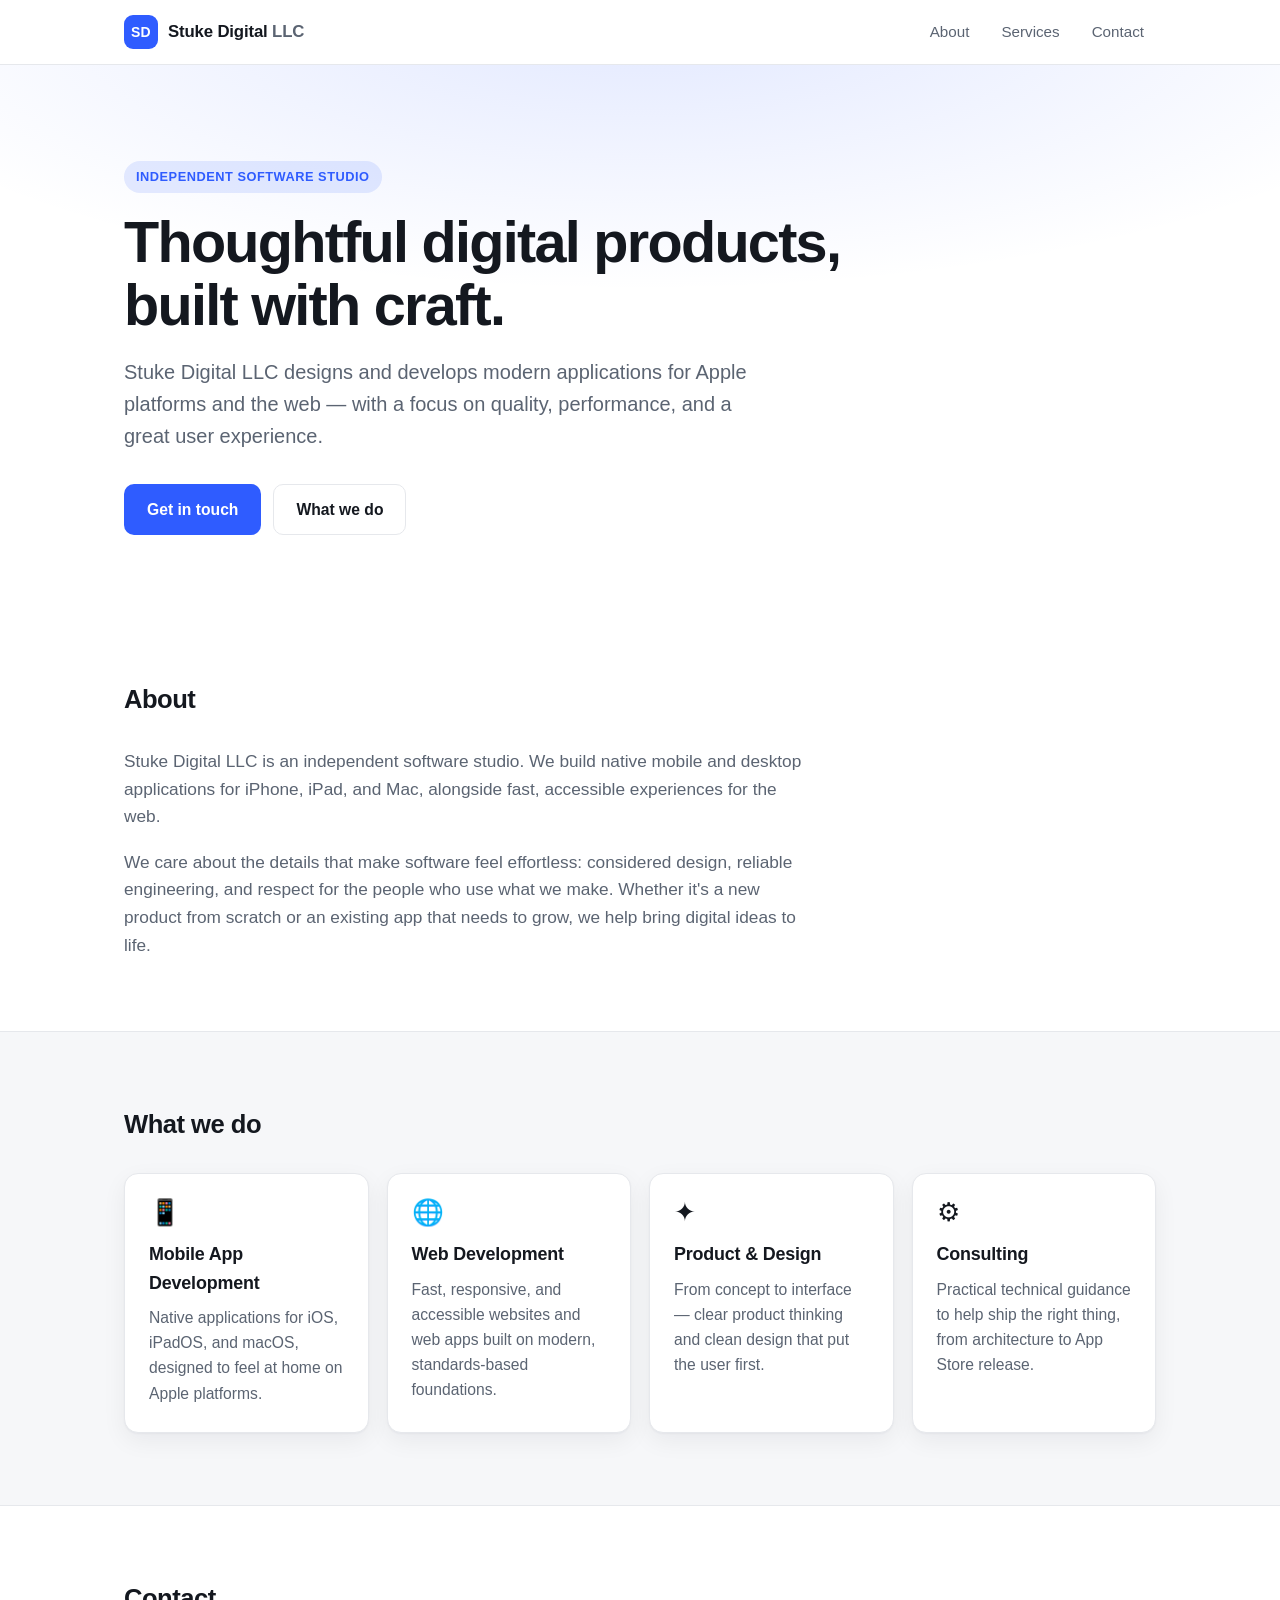
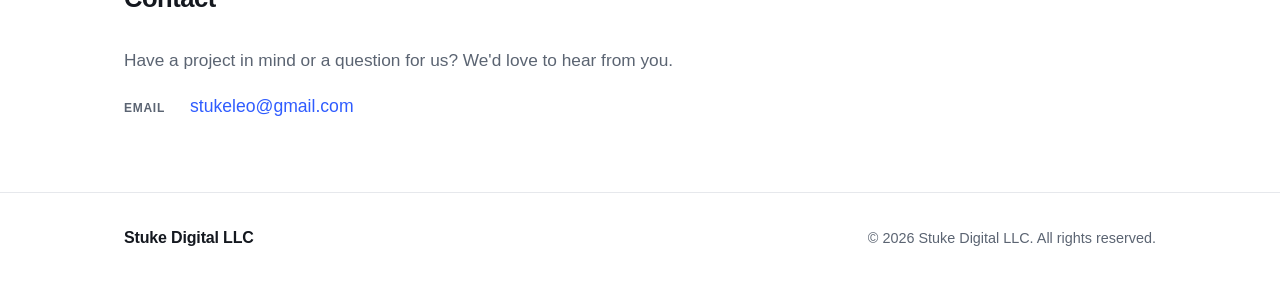
==== index.html @ 4fa1e20c "Initial commit: Stuke Digital LLC company website Static one-page site (HTML/CSS) with light/dark th" ====
<!DOCTYPE html>
<html lang="en">
<head>
  <meta charset="UTF-8" />
  <meta name="viewport" content="width=device-width, initial-scale=1.0" />
  <title>Stuke Digital LLC — Software &amp; Mobile App Development</title>
  <meta name="description" content="Stuke Digital LLC is an independent software studio building modern applications for Apple platforms and the web." />
  <meta name="author" content="Stuke Digital LLC" />

  <!-- Open Graph -->
  <meta property="og:title" content="Stuke Digital LLC" />
  <meta property="og:description" content="An independent software studio building modern applications for Apple platforms and the web." />
  <meta property="og:type" content="website" />

  <link rel="icon" type="image/svg+xml" href="favicon.svg" />
  <link rel="stylesheet" href="styles.css" />
</head>
<body>
  <a class="skip-link" href="#main">Skip to content</a>

  <header class="site-header">
    <div class="container header-inner">
      <a class="brand" href="#top" aria-label="Stuke Digital LLC home">
        <span class="brand-mark" aria-hidden="true">SD</span>
        <span class="brand-name">Stuke Digital<span class="brand-suffix">&nbsp;LLC</span></span>
      </a>
      <nav class="site-nav" aria-label="Primary">
        <a href="#about">About</a>
        <a href="#services">Services</a>
        <a href="#contact">Contact</a>
      </nav>
    </div>
  </header>

  <main id="main">
    <!-- Hero -->
    <section class="hero" id="top">
      <div class="container">
        <p class="eyebrow">Independent Software Studio</p>
        <h1>Thoughtful digital products,<br />built with craft.</h1>
        <p class="lead">
          Stuke Digital LLC designs and develops modern applications for Apple
          platforms and the web — with a focus on quality, performance, and a
          great user experience.
        </p>
        <div class="hero-actions">
          <a class="btn btn-primary" href="#contact">Get in touch</a>
          <a class="btn btn-ghost" href="#services">What we do</a>
        </div>
      </div>
    </section>

    <!-- About -->
    <section class="section" id="about">
      <div class="container">
        <h2 class="section-title">About</h2>
        <div class="prose">
          <p>
            Stuke Digital LLC is an independent software studio. We build native
            mobile and desktop applications for iPhone, iPad, and Mac, alongside
            fast, accessible experiences for the web.
          </p>
          <p>
            We care about the details that make software feel effortless:
            considered design, reliable engineering, and respect for the people
            who use what we make. Whether it's a new product from scratch or an
            existing app that needs to grow, we help bring digital ideas to life.
          </p>
        </div>
      </div>
    </section>

    <!-- Services -->
    <section class="section section-alt" id="services">
      <div class="container">
        <h2 class="section-title">What we do</h2>
        <div class="cards">
          <article class="card">
            <div class="card-icon" aria-hidden="true">📱</div>
            <h3>Mobile App Development</h3>
            <p>Native applications for iOS, iPadOS, and macOS, designed to feel at home on Apple platforms.</p>
          </article>
          <article class="card">
            <div class="card-icon" aria-hidden="true">🌐</div>
            <h3>Web Development</h3>
            <p>Fast, responsive, and accessible websites and web apps built on modern, standards-based foundations.</p>
          </article>
          <article class="card">
            <div class="card-icon" aria-hidden="true">✦</div>
            <h3>Product &amp; Design</h3>
            <p>From concept to interface — clear product thinking and clean design that put the user first.</p>
          </article>
          <article class="card">
            <div class="card-icon" aria-hidden="true">⚙︎</div>
            <h3>Consulting</h3>
            <p>Practical technical guidance to help ship the right thing, from architecture to App Store release.</p>
          </article>
        </div>
      </div>
    </section>

    <!-- Contact -->
    <section class="section" id="contact">
      <div class="container">
        <h2 class="section-title">Contact</h2>
        <div class="prose">
          <p>
            Have a project in mind or a question for us? We'd love to hear from you.
          </p>
          <p class="contact-line">
            <span class="contact-label">Email</span>
            <a href="mailto:stukeleo@gmail.com">stukeleo@gmail.com</a>
          </p>
        </div>
      </div>
    </section>
  </main>

  <footer class="site-footer">
    <div class="container footer-inner">
      <span class="footer-brand">Stuke Digital LLC</span>
      <span class="footer-copy">© <span id="year">2026</span> Stuke Digital LLC. All rights reserved.</span>
    </div>
  </footer>

  <script>
    // Keep the copyright year current without a build step.
    document.getElementById('year').textContent = new Date().getFullYear();
  </script>
</body>
</html>
---- styles.css ----
/* Stuke Digital LLC — site styles
   Single stylesheet, no external dependencies. */

:root {
  --bg: #ffffff;
  --bg-alt: #f6f7f9;
  --surface: #ffffff;
  --border: #e6e8ec;
  --text: #14181f;
  --text-muted: #5b6472;
  --accent: #2f5cff;
  --accent-hover: #244ae0;
  --accent-contrast: #ffffff;
  --shadow: 0 1px 2px rgba(16, 24, 40, 0.04), 0 8px 24px rgba(16, 24, 40, 0.06);
  --radius: 14px;
  --maxw: 1080px;
  --font: -apple-system, BlinkMacSystemFont, "Segoe UI", Roboto, Helvetica, Arial,
    sans-serif, "Apple Color Emoji", "Segoe UI Emoji";
}

@media (prefers-color-scheme: dark) {
  :root {
    --bg: #0d1117;
    --bg-alt: #12181f;
    --surface: #161c24;
    --border: #232b36;
    --text: #eef1f5;
    --text-muted: #9aa4b2;
    --accent: #6d8bff;
    --accent-hover: #8aa2ff;
    --accent-contrast: #0d1117;
    --shadow: 0 1px 2px rgba(0, 0, 0, 0.3), 0 8px 24px rgba(0, 0, 0, 0.35);
  }
}

* { box-sizing: border-box; }

html { scroll-behavior: smooth; }

body {
  margin: 0;
  font-family: var(--font);
  color: var(--text);
  background: var(--bg);
  line-height: 1.6;
  -webkit-font-smoothing: antialiased;
  text-rendering: optimizeLegibility;
}

.container {
  width: 100%;
  max-width: var(--maxw);
  margin: 0 auto;
  padding: 0 24px;
}

a { color: var(--accent); text-decoration: none; }
a:hover { text-decoration: underline; }

.skip-link {
  position: absolute;
  left: -9999px;
  top: 0;
  background: var(--accent);
  color: var(--accent-contrast);
  padding: 10px 16px;
  border-radius: 8px;
  z-index: 100;
}
.skip-link:focus { left: 12px; top: 12px; }

:focus-visible {
  outline: 2px solid var(--accent);
  outline-offset: 3px;
  border-radius: 4px;
}

/* Header */
.site-header {
  position: sticky;
  top: 0;
  z-index: 50;
  background: color-mix(in srgb, var(--bg) 86%, transparent);
  backdrop-filter: saturate(180%) blur(12px);
  -webkit-backdrop-filter: saturate(180%) blur(12px);
  border-bottom: 1px solid var(--border);
}
.header-inner {
  display: flex;
  align-items: center;
  justify-content: space-between;
  height: 64px;
}
.brand {
  display: inline-flex;
  align-items: center;
  gap: 10px;
  color: var(--text);
  font-weight: 700;
  letter-spacing: -0.01em;
}
.brand:hover { text-decoration: none; }
.brand-mark {
  display: inline-grid;
  place-items: center;
  width: 34px;
  height: 34px;
  border-radius: 9px;
  background: var(--accent);
  color: var(--accent-contrast);
  font-size: 14px;
  font-weight: 800;
  letter-spacing: 0.02em;
}
.brand-name { font-size: 1.05rem; }
.brand-suffix { color: var(--text-muted); font-weight: 600; }

.site-nav { display: flex; gap: 8px; }
.site-nav a {
  color: var(--text-muted);
  font-weight: 500;
  font-size: 0.95rem;
  padding: 8px 12px;
  border-radius: 8px;
}
.site-nav a:hover { color: var(--text); background: var(--bg-alt); text-decoration: none; }

/* Hero */
.hero {
  padding: 96px 0 72px;
  background:
    radial-gradient(1200px 400px at 50% -10%, color-mix(in srgb, var(--accent) 14%, transparent), transparent 70%);
}
.eyebrow {
  display: inline-block;
  margin: 0 0 18px;
  padding: 6px 12px;
  font-size: 0.8rem;
  font-weight: 600;
  letter-spacing: 0.04em;
  text-transform: uppercase;
  color: var(--accent);
  background: color-mix(in srgb, var(--accent) 12%, transparent);
  border-radius: 999px;
}
.hero h1 {
  margin: 0 0 20px;
  font-size: clamp(2.2rem, 5vw, 3.6rem);
  line-height: 1.08;
  letter-spacing: -0.03em;
  font-weight: 800;
}
.lead {
  max-width: 640px;
  margin: 0 0 32px;
  font-size: clamp(1.05rem, 2vw, 1.25rem);
  color: var(--text-muted);
}
.hero-actions { display: flex; flex-wrap: wrap; gap: 12px; }

.btn {
  display: inline-flex;
  align-items: center;
  justify-content: center;
  padding: 12px 22px;
  border-radius: 10px;
  font-weight: 600;
  font-size: 0.98rem;
  border: 1px solid transparent;
  transition: transform 0.04s ease, background 0.15s ease, border-color 0.15s ease;
}
.btn:hover { text-decoration: none; }
.btn:active { transform: translateY(1px); }
.btn-primary { background: var(--accent); color: var(--accent-contrast); }
.btn-primary:hover { background: var(--accent-hover); }
.btn-ghost { background: transparent; color: var(--text); border-color: var(--border); }
.btn-ghost:hover { background: var(--bg-alt); }

/* Sections */
.section { padding: 72px 0; }
.section-alt { background: var(--bg-alt); border-top: 1px solid var(--border); border-bottom: 1px solid var(--border); }
.section-title {
  margin: 0 0 28px;
  font-size: 1.6rem;
  letter-spacing: -0.02em;
  font-weight: 700;
}
.prose { max-width: 680px; }
.prose p { margin: 0 0 18px; font-size: 1.08rem; color: var(--text-muted); }
.prose p:last-child { margin-bottom: 0; }

.contact-line {
  display: flex;
  align-items: baseline;
  gap: 14px;
  margin-top: 6px !important;
  font-size: 1.1rem !important;
}
.contact-label {
  font-size: 0.75rem;
  font-weight: 700;
  letter-spacing: 0.06em;
  text-transform: uppercase;
  color: var(--text-muted);
  min-width: 52px;
}

/* Cards */
.cards {
  display: grid;
  grid-template-columns: repeat(auto-fit, minmax(230px, 1fr));
  gap: 18px;
}
.card {
  background: var(--surface);
  border: 1px solid var(--border);
  border-radius: var(--radius);
  padding: 26px 24px;
  box-shadow: var(--shadow);
}
.card-icon { font-size: 1.6rem; line-height: 1; margin-bottom: 14px; }
.card h3 { margin: 0 0 8px; font-size: 1.12rem; letter-spacing: -0.01em; }
.card p { margin: 0; color: var(--text-muted); font-size: 0.98rem; }

/* Footer */
.site-footer {
  border-top: 1px solid var(--border);
  padding: 32px 0;
  background: var(--bg);
}
.footer-inner {
  display: flex;
  flex-wrap: wrap;
  gap: 8px 20px;
  align-items: center;
  justify-content: space-between;
}
.footer-brand { font-weight: 700; letter-spacing: -0.01em; }
.footer-copy { color: var(--text-muted); font-size: 0.9rem; }

@media (max-width: 560px) {
  .site-nav { gap: 2px; }
  .site-nav a { padding: 8px 9px; font-size: 0.9rem; }
  .hero { padding: 72px 0 56px; }
  .section { padding: 56px 0; }
}

@media (prefers-reduced-motion: reduce) {
  html { scroll-behavior: auto; }
  * { transition: none !important; }
}
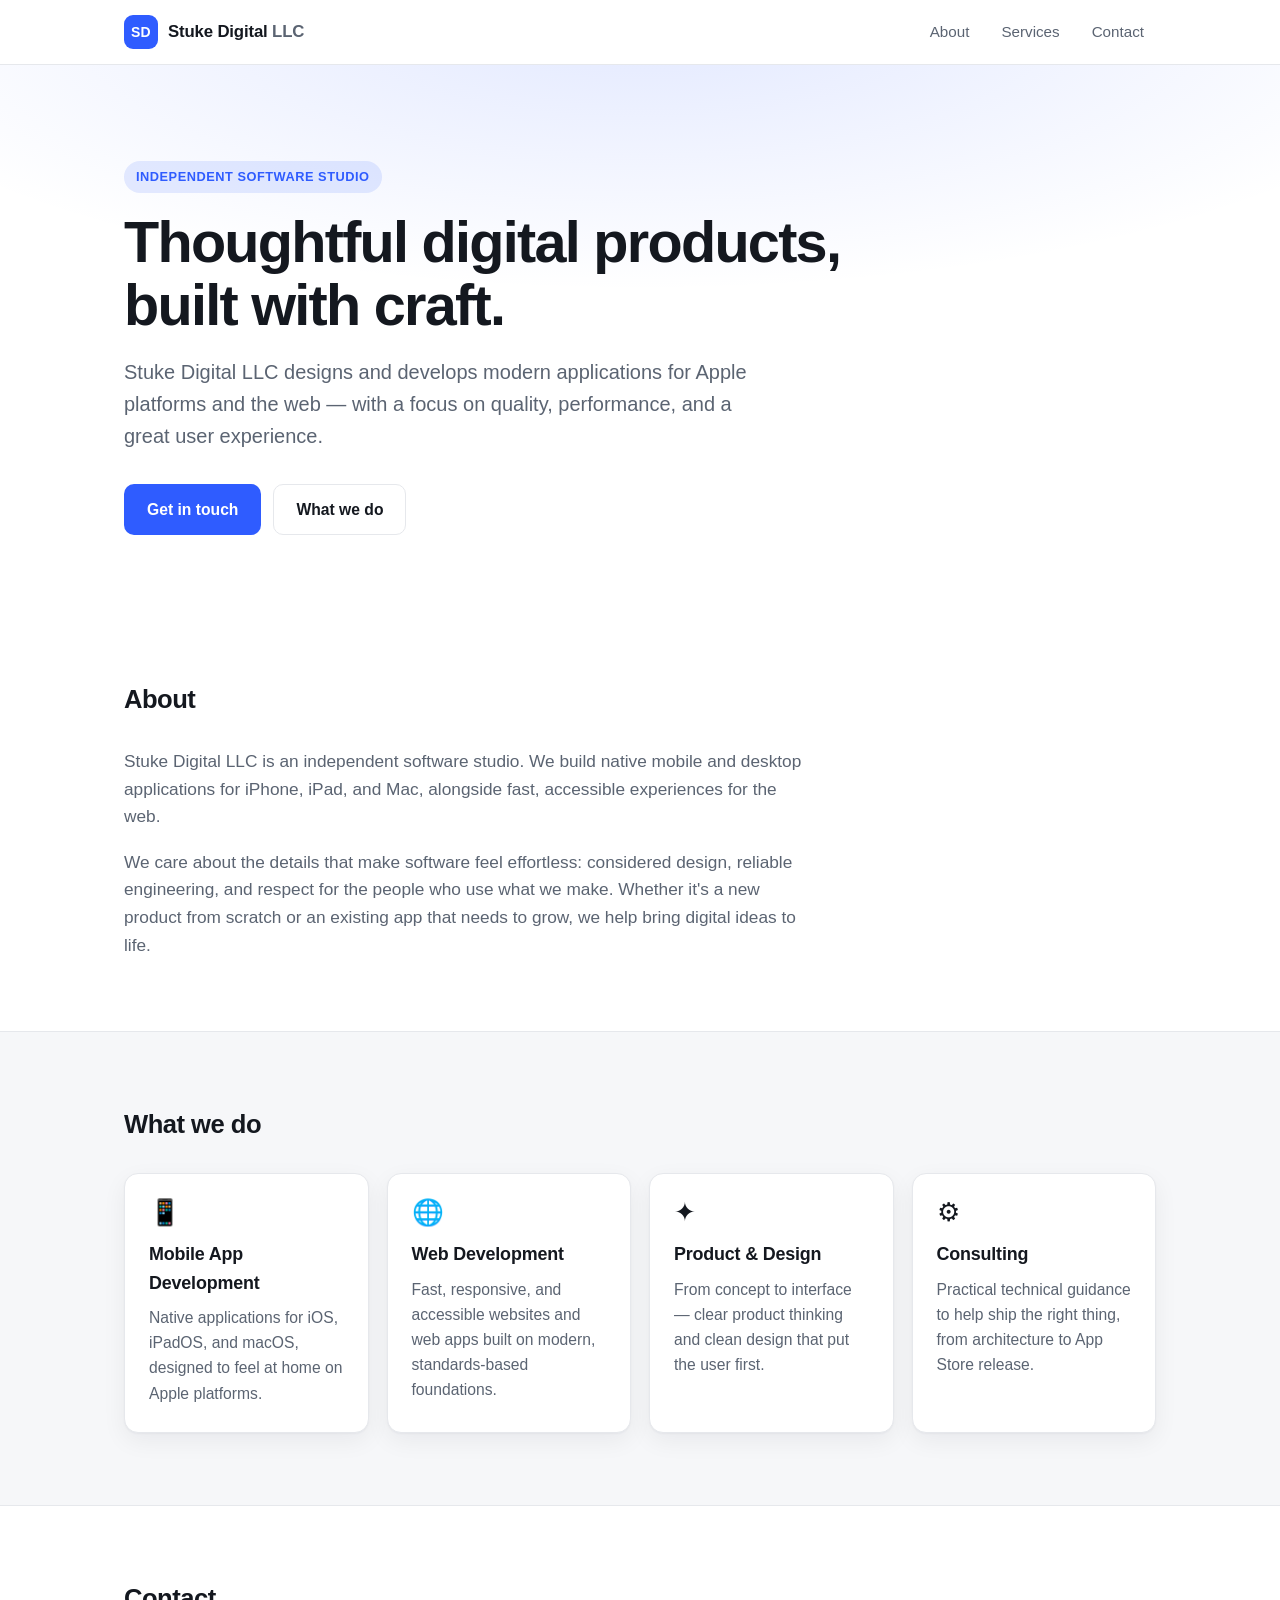
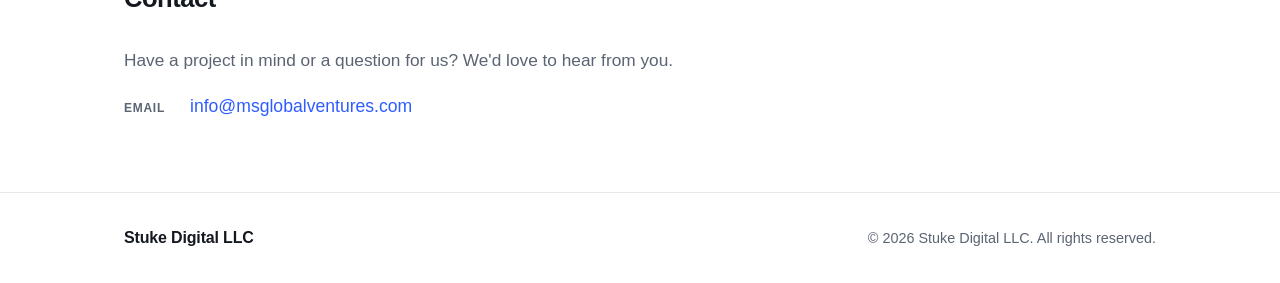
==== commit 1b8de20a: "Update contact email to info@msglobalventures.com Co-Authored-By: Claude Opus 4.8 (1M context) <nore" ====
--- a/index.html
+++ b/index.html
@@ -109,7 +109,7 @@
           </p>
           <p class="contact-line">
             <span class="contact-label">Email</span>
-            <a href="mailto:stukeleo@gmail.com">stukeleo@gmail.com</a>
+            <a href="mailto:info@msglobalventures.com">info@msglobalventures.com</a>
           </p>
         </div>
       </div>
